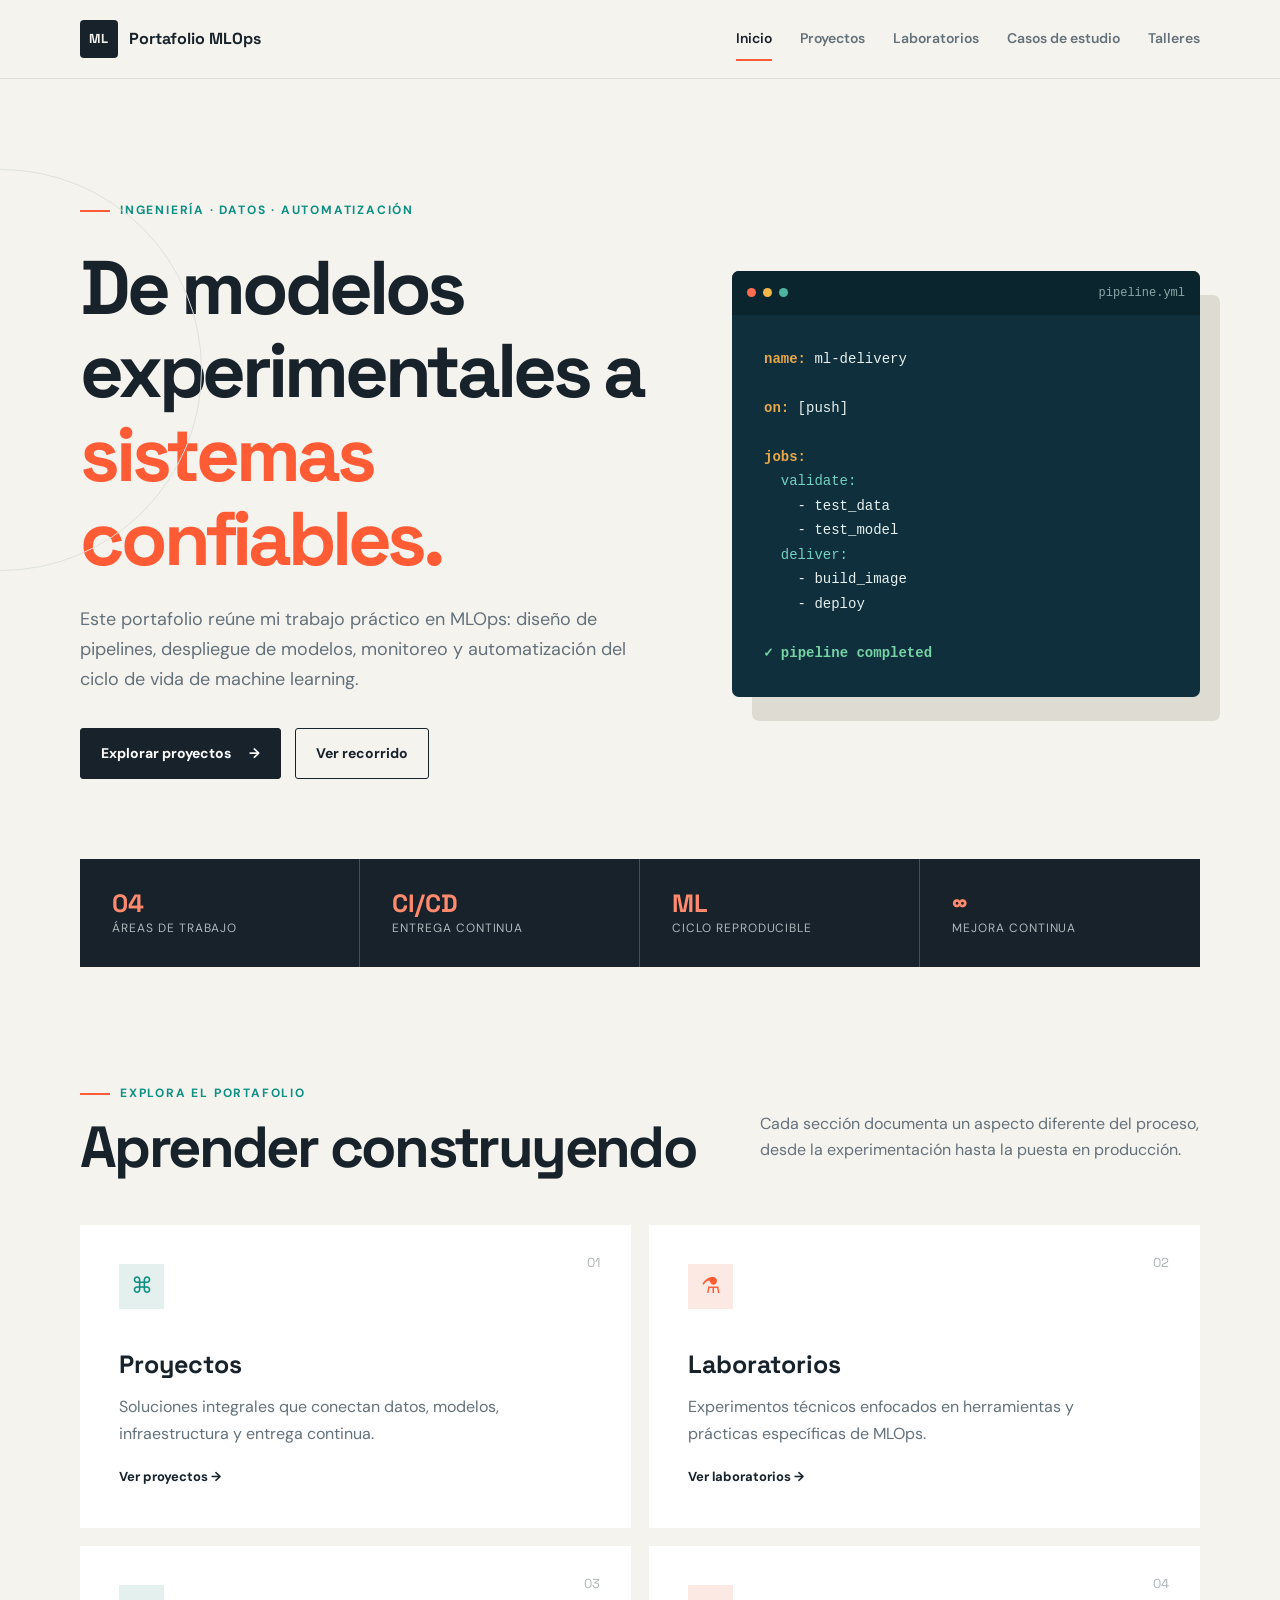
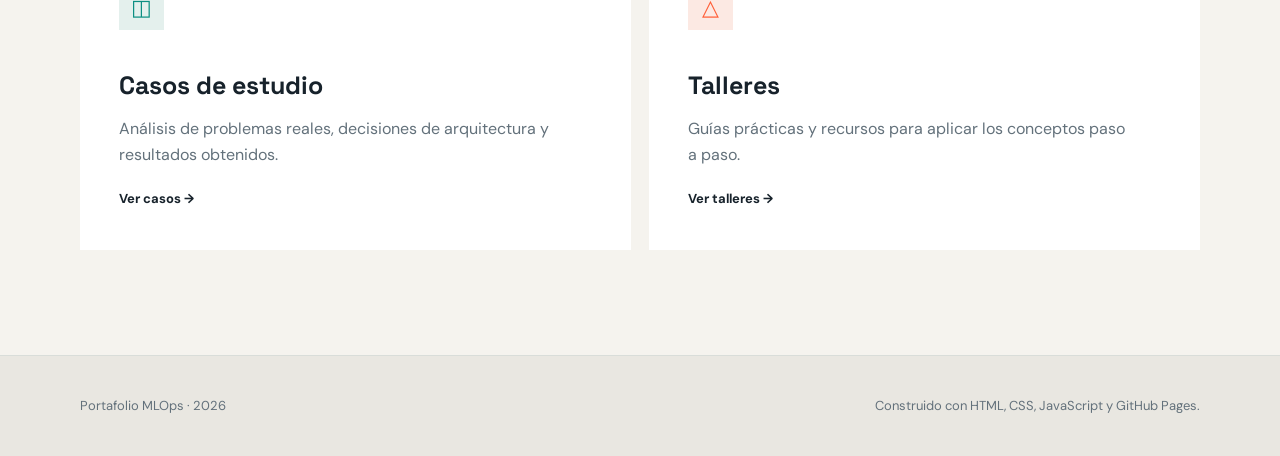
==== index.html @ 1d314a9a "feat: crear portafolio y configurar GitHub Pages" ====
<!DOCTYPE html>
<html lang="es">
<head>
  <meta charset="UTF-8">
  <meta name="viewport" content="width=device-width, initial-scale=1.0">
  <meta name="description" content="Portafolio académico de MLOps: proyectos, laboratorios, casos de estudio y talleres.">
  <title>Portafolio MLOps | Inicio</title>
  <link rel="preconnect" href="https://fonts.googleapis.com">
  <link rel="preconnect" href="https://fonts.gstatic.com" crossorigin>
  <link href="https://fonts.googleapis.com/css2?family=DM+Sans:wght@400;500;600;700&family=Space+Grotesk:wght@500;600;700&display=swap" rel="stylesheet">
  <link rel="stylesheet" href="assets/css/styles.css">
  <script src="assets/js/main.js" defer></script>
</head>
<body>
  <header class="site-header">
    <nav class="nav container" aria-label="Navegación principal">
      <a class="brand" href="index.html" aria-label="Ir al inicio"><span class="brand-mark">ML</span><span>Portafolio MLOps</span></a>
      <button class="nav-toggle" type="button" aria-expanded="false" aria-controls="nav-links" aria-label="Abrir menú"><span></span><span></span><span></span></button>
      <div class="nav-links" id="nav-links">
        <a class="active" href="index.html">Inicio</a><a href="proyectos.html">Proyectos</a><a href="laboratorios.html">Laboratorios</a><a href="casos-estudio.html">Casos de estudio</a><a href="talleres.html">Talleres</a>
      </div>
    </nav>
  </header>

  <main>
    <section class="hero container">
      <div class="hero-copy reveal">
        <p class="eyebrow"><span></span> Ingeniería · Datos · Automatización</p>
        <h1>De modelos experimentales a <em>sistemas confiables.</em></h1>
        <p class="hero-text">Este portafolio reúne mi trabajo práctico en MLOps: diseño de pipelines, despliegue de modelos, monitoreo y automatización del ciclo de vida de machine learning.</p>
        <div class="hero-actions"><a class="button primary" href="proyectos.html">Explorar proyectos <span>→</span></a><a class="button secondary" href="#recorrido">Ver recorrido</a></div>
      </div>
      <div class="terminal-card reveal" aria-label="Ejemplo de pipeline MLOps">
        <div class="terminal-bar"><i></i><i></i><i></i><span>pipeline.yml</span></div>
        <pre><code><b>name:</b> ml-delivery

<b>on:</b> [push]

<b>jobs:</b>
  <span>validate:</span>
    - test_data
    - test_model
  <span>deliver:</span>
    - build_image
    - deploy

<strong>✓ pipeline completed</strong></code></pre>
      </div>
    </section>

    <section class="stats container reveal" aria-label="Resumen del portafolio">
      <div><strong>04</strong><span>Áreas de trabajo</span></div><div><strong>CI/CD</strong><span>Entrega continua</span></div><div><strong>ML</strong><span>Ciclo reproducible</span></div><div><strong>∞</strong><span>Mejora continua</span></div>
    </section>

    <section class="section container" id="recorrido">
      <div class="section-heading reveal"><div><p class="eyebrow"><span></span> Explora el portafolio</p><h2>Aprender construyendo</h2></div><p>Cada sección documenta un aspecto diferente del proceso, desde la experimentación hasta la puesta en producción.</p></div>
      <div class="feature-grid">
        <a class="feature-card reveal" href="proyectos.html"><span class="card-index">01</span><div class="card-icon">⌘</div><h3>Proyectos</h3><p>Soluciones integrales que conectan datos, modelos, infraestructura y entrega continua.</p><span class="card-link">Ver proyectos →</span></a>
        <a class="feature-card reveal" href="laboratorios.html"><span class="card-index">02</span><div class="card-icon">⚗</div><h3>Laboratorios</h3><p>Experimentos técnicos enfocados en herramientas y prácticas específicas de MLOps.</p><span class="card-link">Ver laboratorios →</span></a>
        <a class="feature-card reveal" href="casos-estudio.html"><span class="card-index">03</span><div class="card-icon">◫</div><h3>Casos de estudio</h3><p>Análisis de problemas reales, decisiones de arquitectura y resultados obtenidos.</p><span class="card-link">Ver casos →</span></a>
        <a class="feature-card reveal" href="talleres.html"><span class="card-index">04</span><div class="card-icon">△</div><h3>Talleres</h3><p>Guías prácticas y recursos para aplicar los conceptos paso a paso.</p><span class="card-link">Ver talleres →</span></a>
      </div>
    </section>
  </main>
  <footer><div class="container"><p>Portafolio MLOps · <span data-year></span></p><p>Construido con HTML, CSS, JavaScript y GitHub Pages.</p></div></footer>
</body>
</html>
---- assets/css/styles.css ----
:root{--ink:#17222b;--muted:#63717b;--paper:#f5f3ee;--white:#fff;--accent:#ff5c35;--teal:#0d8f83;--line:#d9ddd9;--navy:#102f3d;--display:"Space Grotesk",sans-serif;--body:"DM Sans",sans-serif}*{box-sizing:border-box}html{scroll-behavior:smooth}body{margin:0;background:var(--paper);color:var(--ink);font-family:var(--body);line-height:1.65}a{color:inherit}.container{width:min(1120px,calc(100% - 40px));margin-inline:auto}.site-header{position:sticky;top:0;z-index:10;background:rgba(245,243,238,.9);backdrop-filter:blur(14px);border-bottom:1px solid rgba(23,34,43,.1)}.nav{height:78px;display:flex;align-items:center;justify-content:space-between}.brand{display:flex;align-items:center;gap:11px;text-decoration:none;font-family:var(--display);font-weight:700}.brand-mark{display:grid;place-items:center;width:38px;height:38px;background:var(--ink);color:var(--paper);border-radius:4px;font-size:13px;letter-spacing:.05em}.nav-links{display:flex;gap:28px;align-items:center}.nav-links a{text-decoration:none;color:var(--muted);font-size:14px;font-weight:600;transition:.2s}.nav-links a:hover,.nav-links a.active{color:var(--ink)}.nav-links a.active{position:relative}.nav-links a.active:after{content:"";position:absolute;height:2px;left:0;right:0;bottom:-10px;background:var(--accent)}.nav-toggle{display:none;border:0;background:none;padding:8px}.nav-toggle span{display:block;width:24px;height:2px;background:var(--ink);margin:5px}.hero{min-height:670px;padding-block:110px 80px;display:grid;grid-template-columns:1.1fr .9fr;align-items:center;gap:80px;position:relative}.hero:before{content:"";position:absolute;width:400px;height:400px;border:1px solid #dde1dc;border-radius:50%;left:-280px;top:90px}.eyebrow{color:var(--teal);font-size:12px;letter-spacing:.15em;text-transform:uppercase;font-weight:700;display:flex;align-items:center;gap:10px}.eyebrow span{width:30px;height:2px;background:var(--accent)}h1,h2,h3{font-family:var(--display);line-height:1.1;margin-top:0}.hero h1{font-size:clamp(48px,6vw,76px);letter-spacing:-.055em;margin:25px 0}.hero h1 em{color:var(--accent);font-style:normal}.hero-text{font-size:18px;max-width:630px;color:var(--muted)}.hero-actions{display:flex;gap:14px;margin-top:34px}.button{display:inline-flex;align-items:center;gap:18px;padding:13px 20px;text-decoration:none;border:1px solid var(--ink);font-weight:700;font-size:14px;border-radius:3px}.button.primary{background:var(--ink);color:white}.button.primary:hover{background:var(--navy)}.button.secondary:hover{background:white}.terminal-card{background:var(--navy);color:#e6f1ee;border-radius:7px;box-shadow:20px 24px 0 #dedbd3;overflow:hidden;transform:rotate(1.5deg)}.terminal-bar{height:44px;background:#0b252f;display:flex;align-items:center;gap:7px;padding:0 15px}.terminal-bar i{width:9px;height:9px;border-radius:50%;background:#ff6c50}.terminal-bar i:nth-child(2){background:#f1b849}.terminal-bar i:nth-child(3){background:#4db59f}.terminal-bar span{margin-left:auto;font:12px monospace;color:#8ca5a7}.terminal-card pre{margin:0;padding:32px;font-size:14px;line-height:1.75;overflow:auto}.terminal-card b{color:#e7a849}.terminal-card code span{color:#72d1c1}.terminal-card strong{color:#75d3a5}.stats{display:grid;grid-template-columns:repeat(4,1fr);background:var(--ink);color:white}.stats div{padding:28px 32px;border-right:1px solid #43505a;display:flex;flex-direction:column}.stats div:last-child{border:0}.stats strong{font:700 25px var(--display);color:#ff8a6d}.stats span{font-size:12px;color:#aeb8bc;text-transform:uppercase;letter-spacing:.08em}.section{padding-block:105px}.section-heading{display:flex;justify-content:space-between;align-items:end;margin-bottom:45px}.section-heading h2,.page-hero h1{font-size:clamp(38px,5vw,58px);letter-spacing:-.045em;margin-bottom:0}.section-heading>p{max-width:440px;color:var(--muted)}.feature-grid{display:grid;grid-template-columns:repeat(2,1fr);gap:18px}.feature-card{position:relative;background:var(--white);padding:38px;text-decoration:none;border:1px solid transparent;min-height:300px;transition:.25s}.feature-card:hover{transform:translateY(-5px);border-color:var(--accent);box-shadow:0 15px 30px rgba(23,34,43,.07)}.card-index{position:absolute;right:30px;top:28px;color:#adb4b5;font:13px var(--display)}.card-icon{width:45px;height:45px;display:grid;place-items:center;background:#e4f0ed;color:var(--teal);font-size:22px;margin-bottom:42px}.feature-card:nth-child(2) .card-icon,.feature-card:nth-child(4) .card-icon{background:#fce9e3;color:var(--accent)}.feature-card h3{font-size:25px;margin-bottom:12px}.feature-card p{color:var(--muted);max-width:440px}.card-link{font-size:13px;font-weight:700}.page-hero{padding-block:95px 65px;border-bottom:1px solid var(--line)}.page-hero h1{margin:18px 0}.page-hero>p:last-child{font-size:19px;color:var(--muted);max-width:680px}.project-grid{display:grid;grid-template-columns:repeat(3,1fr);gap:22px}.project-card{background:white}.project-visual{height:220px;position:relative;overflow:hidden;padding:22px;color:white;font:700 13px var(--display)}.gradient-one{background:linear-gradient(135deg,#0b8479,#123847)}.gradient-two{background:linear-gradient(135deg,#fa6d49,#812c44)}.gradient-three{background:linear-gradient(135deg,#212d3b,#556578)}.mini-chart{height:100px;display:flex;align-items:end;gap:9px;margin:36px 30px}.mini-chart i{flex:1;background:#73d4c4;height:30%}.mini-chart i:nth-child(2){height:55%}.mini-chart i:nth-child(3){height:40%}.mini-chart i:nth-child(4){height:90%}.mini-chart i:nth-child(5){height:72%}.nodes{position:relative;height:130px}.nodes i{position:absolute;width:42px;height:42px;border:2px solid white;border-radius:50%}.nodes i:nth-child(1){left:30px;top:50px}.nodes i:nth-child(2){left:130px;top:15px}.nodes i:nth-child(3){right:25px;bottom:5px}.pulse{margin:35px auto;width:110px;height:110px;border:2px solid #ff8a6d;border-radius:50%;box-shadow:0 0 0 20px rgba(255,138,109,.2),0 0 0 40px rgba(255,138,109,.1)}.project-body{padding:28px}.project-body h2,.list-card h2,.case-card h2,.timeline-item h2{font-size:23px;margin:16px 0 12px}.project-body p,.list-card>p:not(.number),.case-card p,.timeline-item p{color:var(--muted)}.project-body>a{font-weight:700;font-size:13px;text-decoration-color:var(--accent);text-underline-offset:4px}.tags{display:flex;gap:7px;flex-wrap:wrap}.tags span{padding:4px 9px;background:#ecf0ed;font-size:10px;text-transform:uppercase;letter-spacing:.06em;font-weight:700;color:#4a5b61}.list-grid{display:grid;grid-template-columns:repeat(2,1fr);gap:18px}.list-card{position:relative;background:white;padding:34px;border-left:3px solid var(--teal)}.status{position:absolute;right:28px;top:28px;color:#147a68;background:#ddf2eb;padding:4px 9px;font-size:10px;font-weight:700;text-transform:uppercase}.status.progress{color:#9b5c0a;background:#fff0d6}.status.planned{color:#616b72;background:#eaedee}.number{font:700 11px var(--display);letter-spacing:.12em;color:var(--accent)}.case-stack{display:grid;gap:22px}.case-card{display:grid;grid-template-columns:120px 1fr;gap:35px;padding:45px;background:white}.case-number{font:700 60px var(--display);color:#dfe2df}.case-card dl{display:grid;grid-template-columns:repeat(3,1fr);margin:30px 0 0;padding-top:25px;border-top:1px solid var(--line);gap:18px}.case-card dt{font-size:10px;text-transform:uppercase;color:var(--teal);font-weight:700;letter-spacing:.1em}.case-card dd{margin:5px 0 0;font-size:14px}.timeline{max-width:850px;margin:auto}.timeline-item{display:grid;grid-template-columns:60px 1fr;gap:30px;position:relative;padding-bottom:70px}.timeline-item:before{content:"";position:absolute;left:29px;top:54px;bottom:8px;border-left:1px dashed #a8b1ad}.timeline-item:last-child:before{display:none}.timeline-dot{width:58px;height:58px;display:grid;place-items:center;border-radius:50%;background:var(--ink);color:white;font:700 18px var(--display)}.timeline-item>div:last-child{background:white;padding:32px}.timeline-item ul{display:flex;flex-wrap:wrap;gap:8px;padding:0;list-style:none}.timeline-item li{background:#eef1ef;padding:6px 11px;font-size:12px}footer{background:#e9e7e1;border-top:1px solid var(--line)}footer .container{min-height:100px;display:flex;align-items:center;justify-content:space-between;color:var(--muted);font-size:13px}.reveal{opacity:0;transform:translateY(18px);transition:opacity .55s ease,transform .55s ease}.reveal.visible{opacity:1;transform:none}@media(prefers-reduced-motion:reduce){*{scroll-behavior:auto}.reveal{opacity:1;transform:none;transition:none}}@media(max-width:850px){.nav-toggle{display:block}.nav-links{display:none;position:absolute;left:0;right:0;top:78px;flex-direction:column;align-items:flex-start;background:var(--paper);padding:25px 20px;border-bottom:1px solid var(--line)}.nav-links.open{display:flex}.nav-links a.active:after{bottom:-4px}.hero{grid-template-columns:1fr;padding-block:75px;gap:55px}.terminal-card{max-width:550px}.project-grid{grid-template-columns:1fr}.project-card{display:grid;grid-template-columns:1fr 1.5fr}.stats{grid-template-columns:repeat(2,1fr)}.stats div:nth-child(2){border-right:0}.stats div:nth-child(-n+2){border-bottom:1px solid #43505a}.section-heading{display:block}.feature-grid{grid-template-columns:1fr}.case-card dl{grid-template-columns:1fr}}@media(max-width:600px){.container{width:min(100% - 28px,1120px)}.hero{min-height:auto}.hero-actions{flex-direction:column;align-items:stretch}.button{justify-content:center}.terminal-card pre{padding:22px;font-size:12px}.stats div{padding:21px 18px}.section{padding-block:70px}.page-hero{padding-block:65px 45px}.project-card{display:block}.list-grid{grid-template-columns:1fr}.case-card{grid-template-columns:1fr;padding:28px}.case-number{font-size:38px}.timeline-item{grid-template-columns:42px 1fr;gap:12px}.timeline-dot{width:42px;height:42px}.timeline-item:before{left:20px;top:42px}.timeline-item>div:last-child{padding:24px}footer .container{padding-block:25px;display:block}.brand>span:last-child{font-size:14px}}
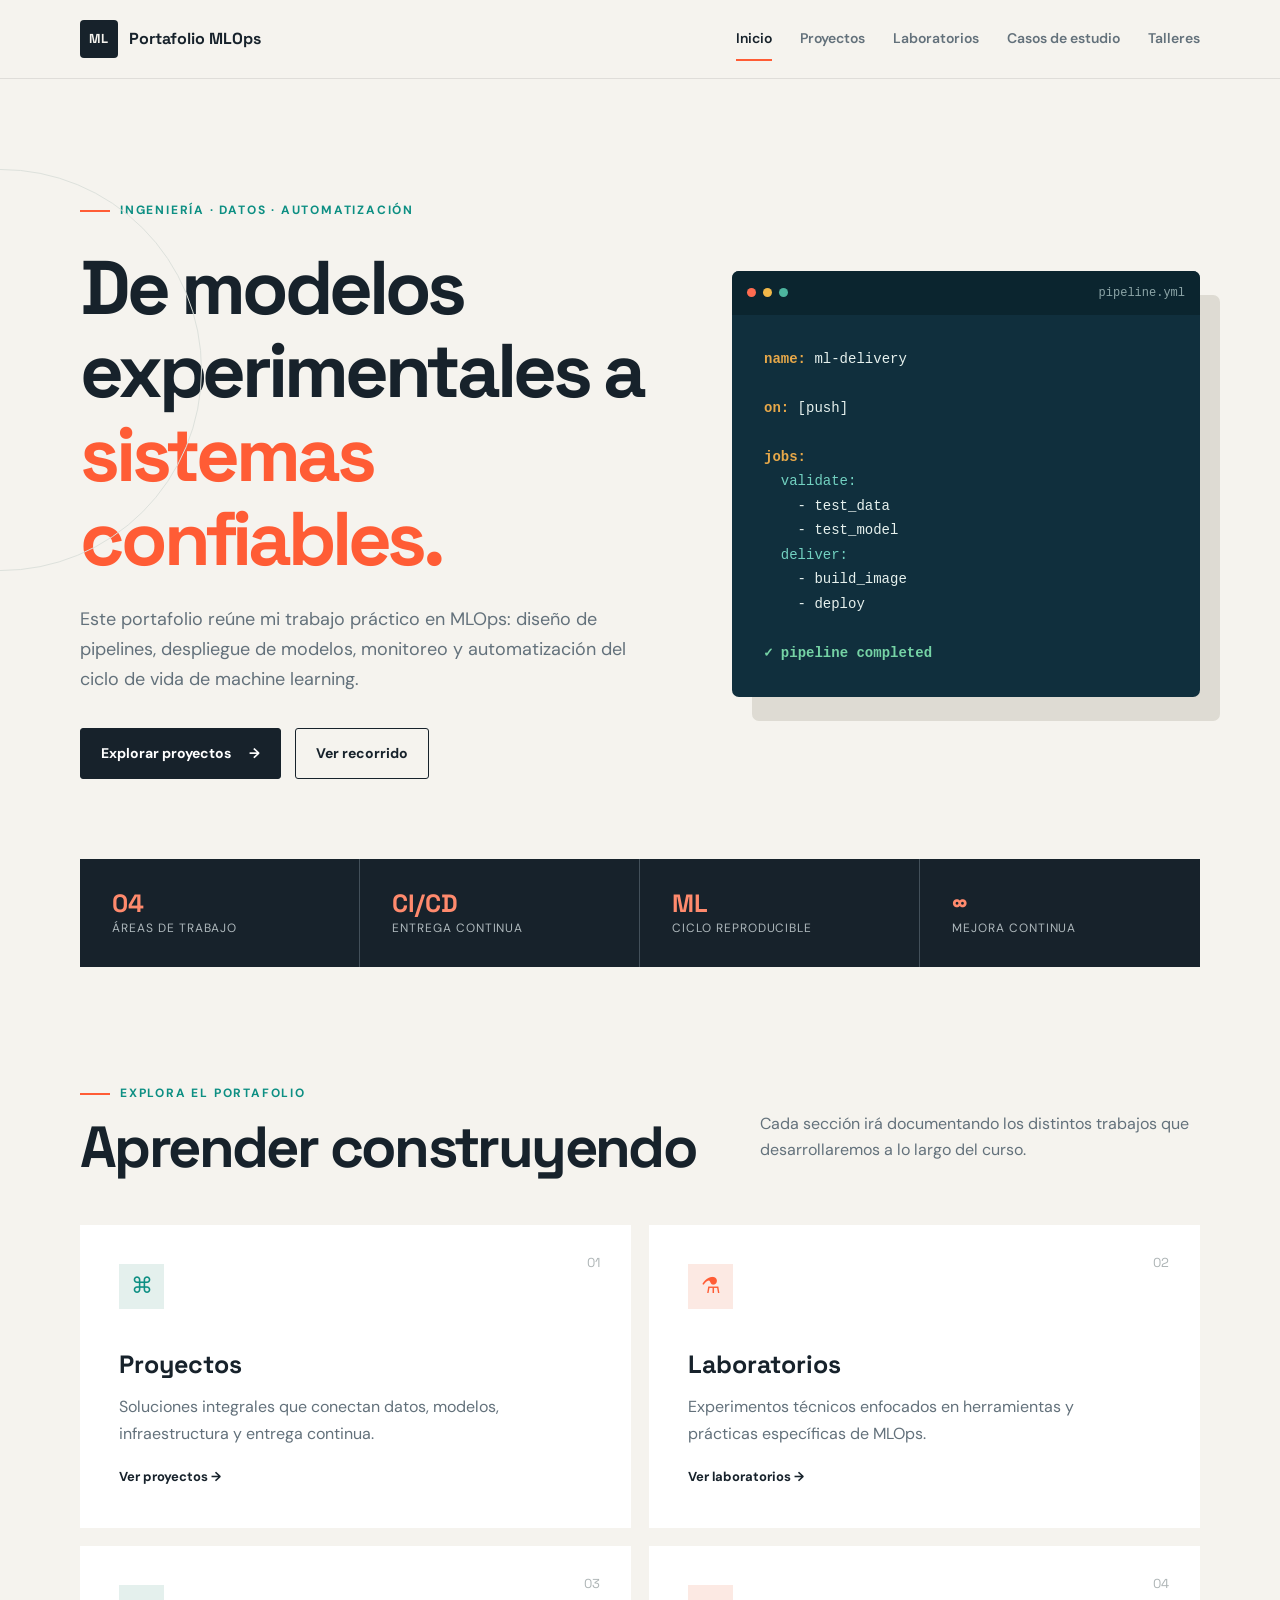
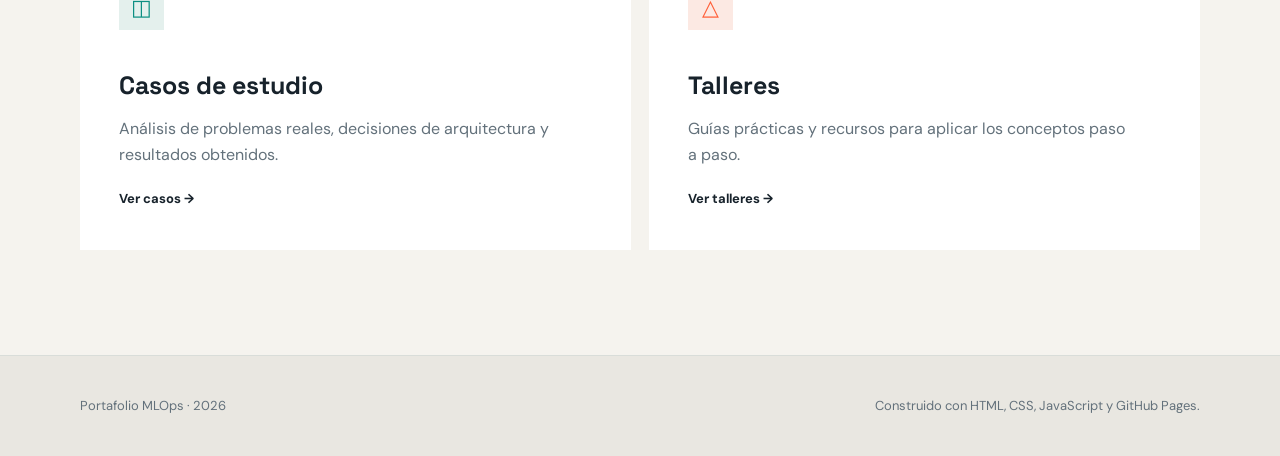
==== commit 34e7cb82: "docs: actualizar descripcion de la seccion recorrido" ====
--- a/index.html
+++ b/index.html
@@ -53,7 +53,7 @@
     </section>
 
     <section class="section container" id="recorrido">
-      <div class="section-heading reveal"><div><p class="eyebrow"><span></span> Explora el portafolio</p><h2>Aprender construyendo</h2></div><p>Cada sección documenta un aspecto diferente del proceso, desde la experimentación hasta la puesta en producción.</p></div>
+      <div class="section-heading reveal"><div><p class="eyebrow"><span></span> Explora el portafolio</p><h2>Aprender construyendo</h2></div><p>Cada sección irá documentando los distintos trabajos que desarrollaremos a lo largo del curso.</p></div>
       <div class="feature-grid">
         <a class="feature-card reveal" href="proyectos.html"><span class="card-index">01</span><div class="card-icon">⌘</div><h3>Proyectos</h3><p>Soluciones integrales que conectan datos, modelos, infraestructura y entrega continua.</p><span class="card-link">Ver proyectos →</span></a>
         <a class="feature-card reveal" href="laboratorios.html"><span class="card-index">02</span><div class="card-icon">⚗</div><h3>Laboratorios</h3><p>Experimentos técnicos enfocados en herramientas y prácticas específicas de MLOps.</p><span class="card-link">Ver laboratorios →</span></a>
